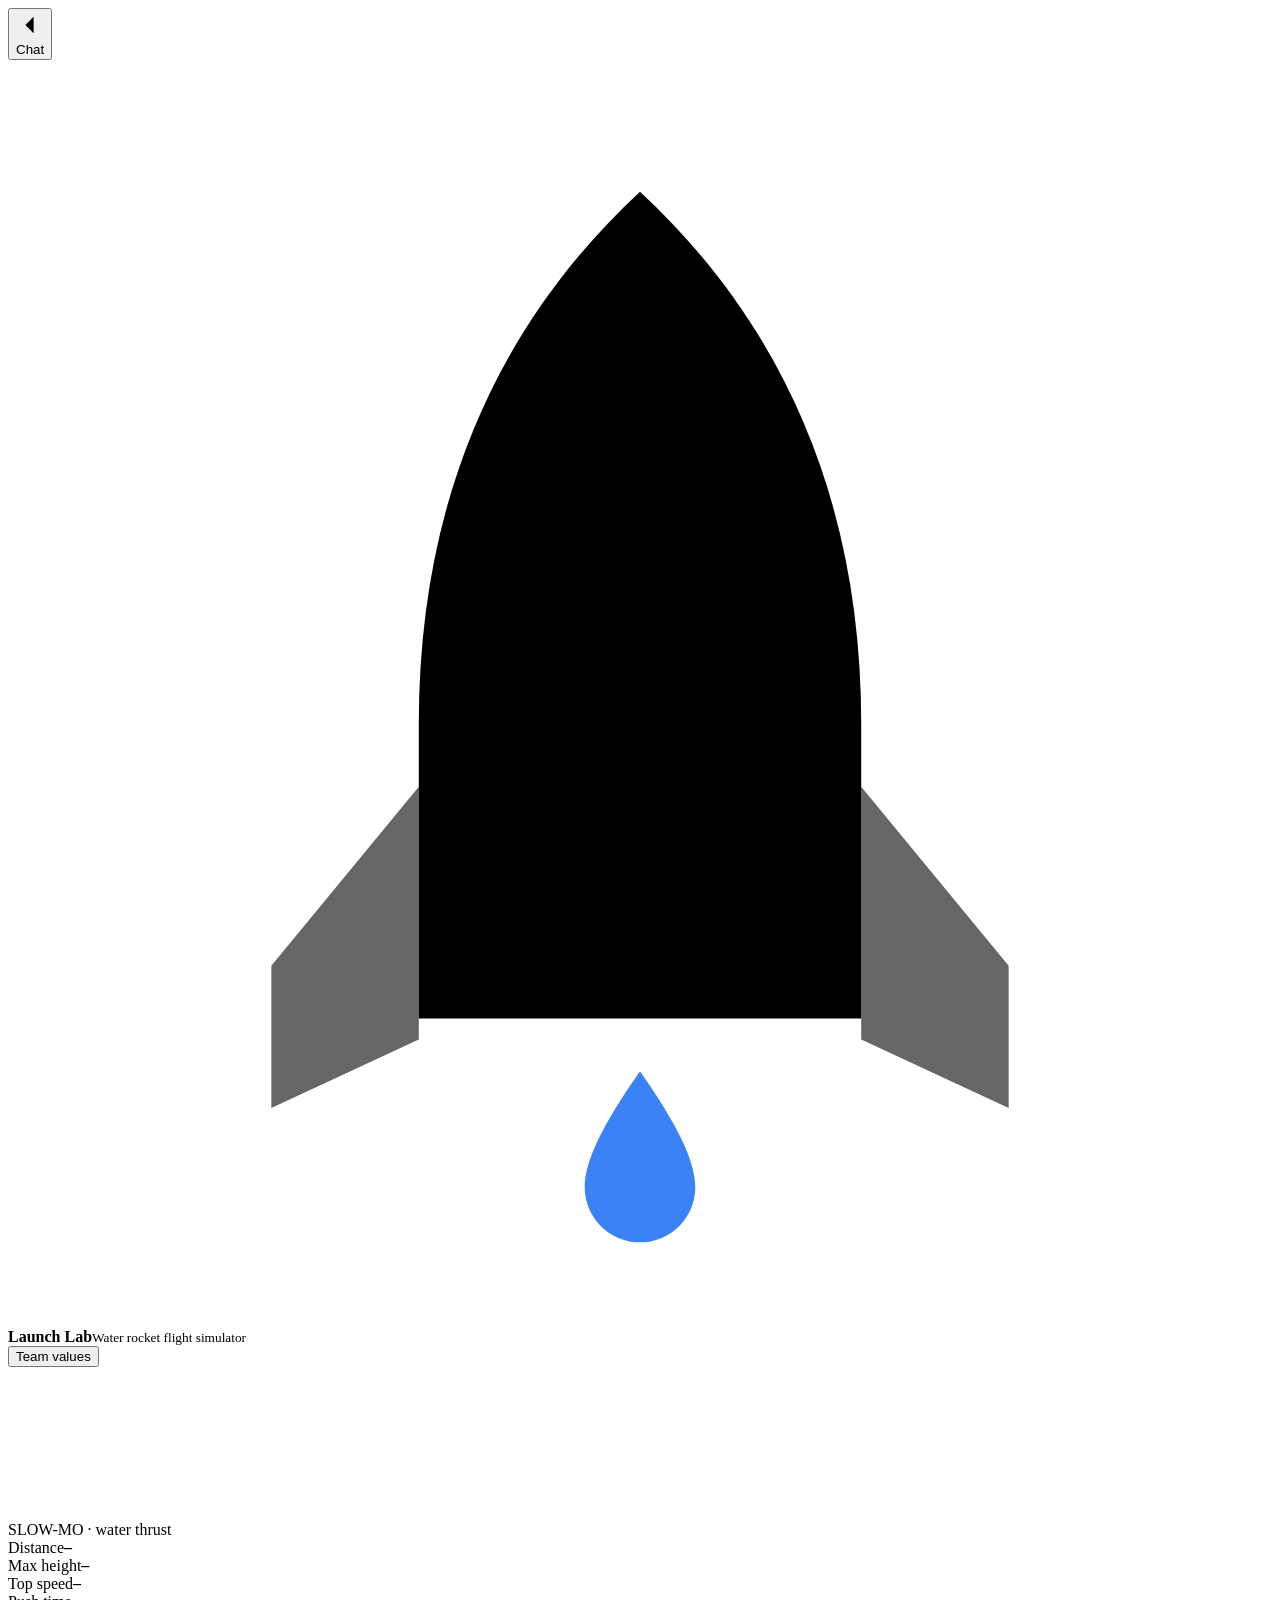
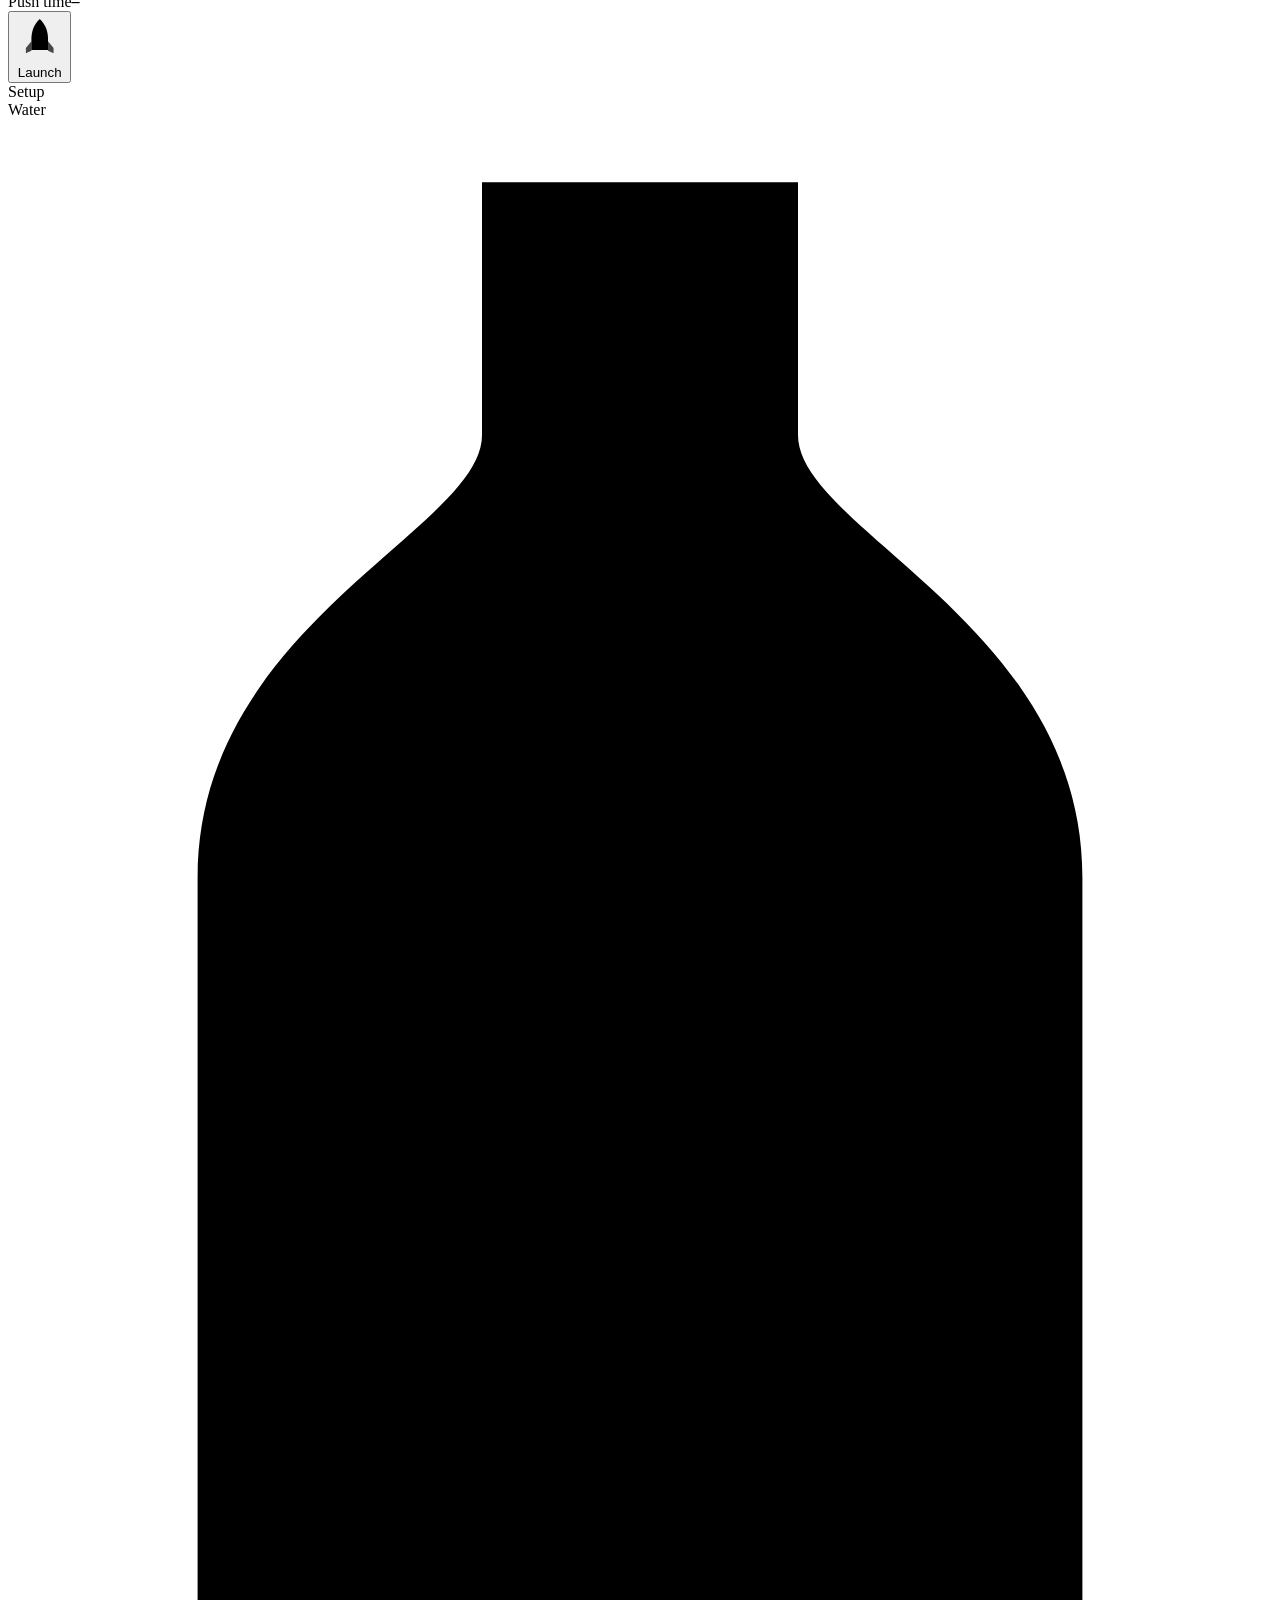
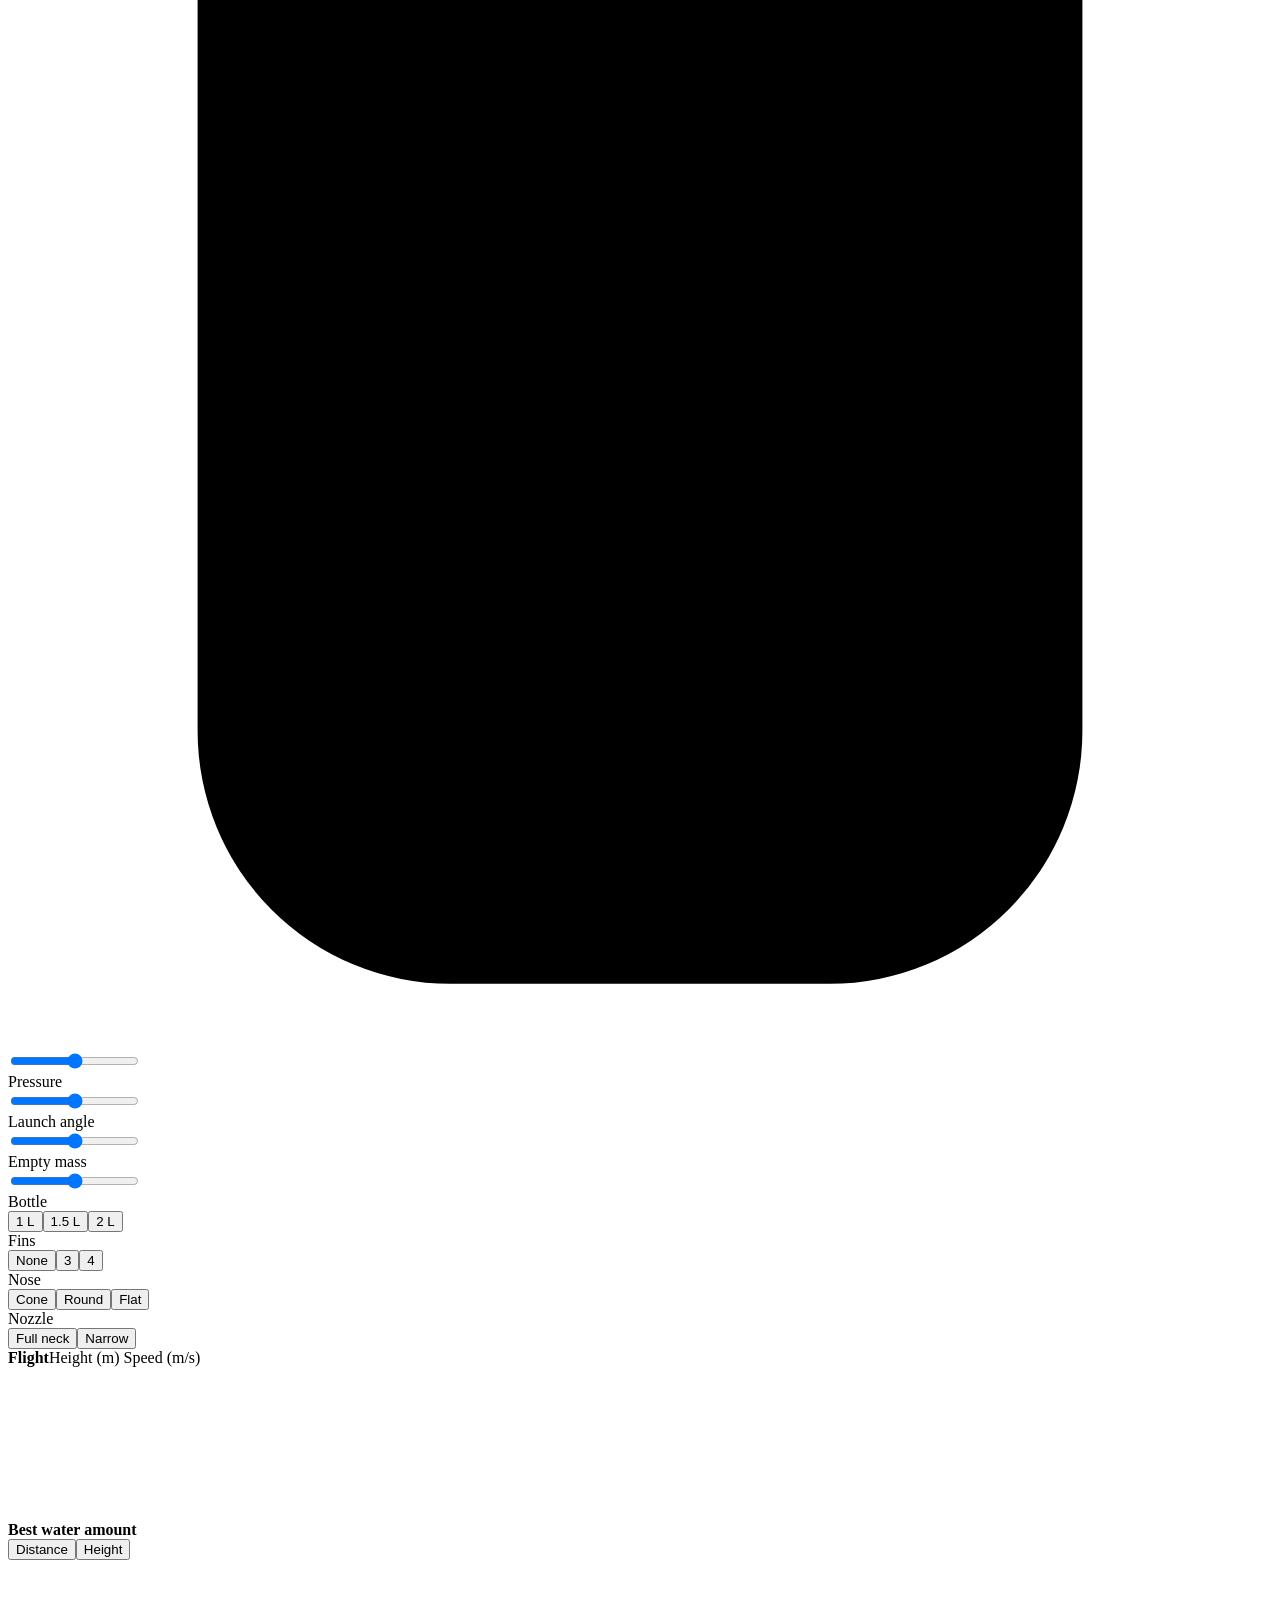
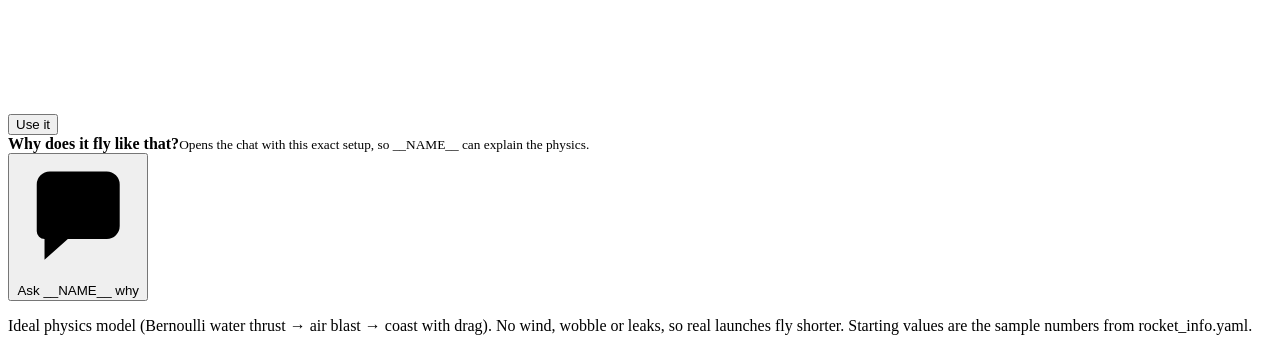
==== lab_component/index.html @ 5e245f70 "Launch Lab: lab_component/index.html" ====
<!doctype html>
<html lang="en"><head><meta charset="utf-8">
<meta name="viewport" content="width=device-width, initial-scale=1">
<link rel="preconnect" href="https://fonts.googleapis.com">
<link href="https://fonts.googleapis.com/css2?family=Inter:wght@400;500;600;700;800&display=swap" rel="stylesheet">
<link rel="stylesheet" href="lab.css?v=4">
</head>
<body>
<!-- AquaFalcon Launch Lab: an interactive water-rocket flight simulator (Streamlit custom component, no build step).
     physics.js = the flight model (same maths as launchlab.py), lab.js = drawing + controls. -->
<div class="lab" id="lab">
  <header class="top">
    <button class="back" id="back" type="button" aria-label="Back to the chat">
      <svg viewBox="0 0 24 24"><path d="M15 5l-7 7 7 7" /></svg><span>Chat</span></button>
    <div class="ttl">
      <svg class="drop" viewBox="0 0 24 24" aria-hidden="true"><path d="M12 2.5c2.8 2.6 4.2 6 4.2 10.1v5.6H7.8v-5.6C7.8 8.5 9.2 5.1 12 2.5z"/><path d="M7.8 13.8L5 17.2v2.7l2.8-1.3zM16.2 13.8l2.8 3.4v2.7l-2.8-1.3z" opacity=".6"/><path d="M12 19.2c.7 1 1.05 1.7 1.05 2.2a1.05 1.05 0 0 1-2.1 0c0-.5.35-1.2 1.05-2.2z" fill="#3b82f6"/></svg>
      <div><b>Launch Lab</b><small id="sub">Water rocket flight simulator</small></div>
    </div>
    <button class="ghost" id="reset" type="button" title="Back to the values in rocket_info.yaml">Team values</button>
  </header>

  <div class="grid">
    <section class="stage card">
      <div class="canvas-wrap"><canvas id="sky" aria-label="Animated rocket flight"></canvas>
        <div class="badge" id="slowmo">SLOW-MO · water thrust</div>
        <div class="badge warn" id="warn"></div>
      </div>
      <div class="stats">
        <div class="stat"><span>Distance</span><b id="s-range">–</b></div>
        <div class="stat"><span>Max height</span><b id="s-apo">–</b></div>
        <div class="stat"><span>Top speed</span><b id="s-spd">–</b></div>
        <div class="stat"><span>Push time</span><b id="s-push">–</b></div>
      </div>
      <div class="go-row">
        <button class="go" id="go" type="button">
          <svg viewBox="0 0 24 24"><path d="M12 2.5c2.8 2.6 4.2 6 4.2 10.1v5.6H7.8v-5.6C7.8 8.5 9.2 5.1 12 2.5z"/><path d="M7.8 13.8L5 17.2v2.7l2.8-1.3zM16.2 13.8l2.8 3.4v2.7l-2.8-1.3z" opacity=".7"/></svg>
          <span id="go-label">Launch</span></button>
        <div class="chip-stab" id="stab"></div>
      </div>
    </section>

    <section class="panel card">
      <div class="panel-h">Setup</div>
      <div class="ctl">
        <div class="ctl-h"><label for="fill">Water</label><output id="o-fill"></output></div>
        <div class="fill-row"><svg class="bottle" viewBox="0 0 40 80" aria-hidden="true">
            <defs><clipPath id="bclip"><path d="M15 2h10v8c0 3 9 6 9 14v46a8 8 0 0 1-8 8H14a8 8 0 0 1-8-8V24c0-8 9-11 9-14z"/></clipPath>
            <linearGradient id="wgrad" x1="0" x2="0" y1="0" y2="1"><stop offset="0" stop-color="#93c5fd"/><stop offset="1" stop-color="#3b82f6"/></linearGradient></defs>
            <rect id="bwater" x="0" y="80" width="40" height="0" fill="url(#wgrad)" clip-path="url(#bclip)"/>
            <path class="bline" d="M15 2h10v8c0 3 9 6 9 14v46a8 8 0 0 1-8 8H14a8 8 0 0 1-8-8V24c0-8 9-11 9-14z"/></svg>
          <input type="range" id="fill" min="0" max="80" step="1"></div>
      </div>
      <div class="ctl">
        <div class="ctl-h"><label for="psi">Pressure</label><output id="o-psi"></output></div>
        <input type="range" id="psi" min="0" max="100" step="1">
      </div>
      <div class="ctl">
        <div class="ctl-h"><label for="angle">Launch angle</label><output id="o-angle"></output></div>
        <input type="range" id="angle" min="15" max="90" step="1">
      </div>
      <div class="ctl">
        <div class="ctl-h"><label for="dry">Empty mass</label><output id="o-dry"></output></div>
        <input type="range" id="dry" min="50" max="300" step="5">
      </div>
      <div class="seg-grid">
        <div class="seg-wrap"><span>Bottle</span><div class="seg" data-k="bottle_l">
          <button data-v="1">1 L</button><button data-v="1.5">1.5 L</button><button data-v="2">2 L</button></div></div>
        <div class="seg-wrap"><span>Fins</span><div class="seg" data-k="fins">
          <button data-v="0">None</button><button data-v="3">3</button><button data-v="4">4</button></div></div>
        <div class="seg-wrap"><span>Nose</span><div class="seg" data-k="nose">
          <button data-v="cone">Cone</button><button data-v="ogive">Round</button><button data-v="flat">Flat</button></div></div>
        <div class="seg-wrap"><span>Nozzle</span><div class="seg" data-k="nozzle_mm">
          <button data-v="21.5">Full neck</button><button data-v="9">Narrow</button></div></div>
      </div>
    </section>

    <section class="charts card">
      <div class="chart-box">
        <div class="chart-h"><b>Flight</b><span class="leg"><i class="c1"></i>Height (m) <i class="c2"></i>Speed (m/s)</span></div>
        <canvas id="ch-flight" aria-label="Height and speed over time"></canvas>
      </div>
      <div class="chart-box">
        <div class="chart-h"><b>Best water amount</b>
          <div class="seg mini" data-k="goal"><button data-v="range">Distance</button><button data-v="height">Height</button></div></div>
        <canvas id="ch-sweep" aria-label="Distance for every water amount"></canvas>
        <div class="sweep-foot"><span id="sweep-txt"></span><button class="ghost sm" id="use-best" type="button">Use it</button></div>
      </div>
    </section>

    <section class="ask card">
      <div><b>Why does it fly like that?</b><small>Opens the chat with this exact setup, so __NAME__ can explain the physics.</small></div>
      <button class="askb" id="ask" type="button">
        <svg viewBox="0 0 24 24"><path d="M4 5.5A2.5 2.5 0 0 1 6.5 3h11A2.5 2.5 0 0 1 20 5.5v8a2.5 2.5 0 0 1-2.5 2.5H10l-4.5 4v-4h0A1.5 1.5 0 0 1 4 14.5z"/></svg>
        <span id="ask-label">Ask __NAME__ why</span></button>
    </section>
  </div>
  <p class="note" id="note">Ideal physics model (Bernoulli water thrust → air blast → coast with drag). No wind, wobble or leaks, so real launches fly shorter. Starting values are the sample numbers from rocket_info.yaml.</p>
</div>
<script src="physics.js?v=1"></script>
<script src="lab.js?v=4"></script>
</body></html>
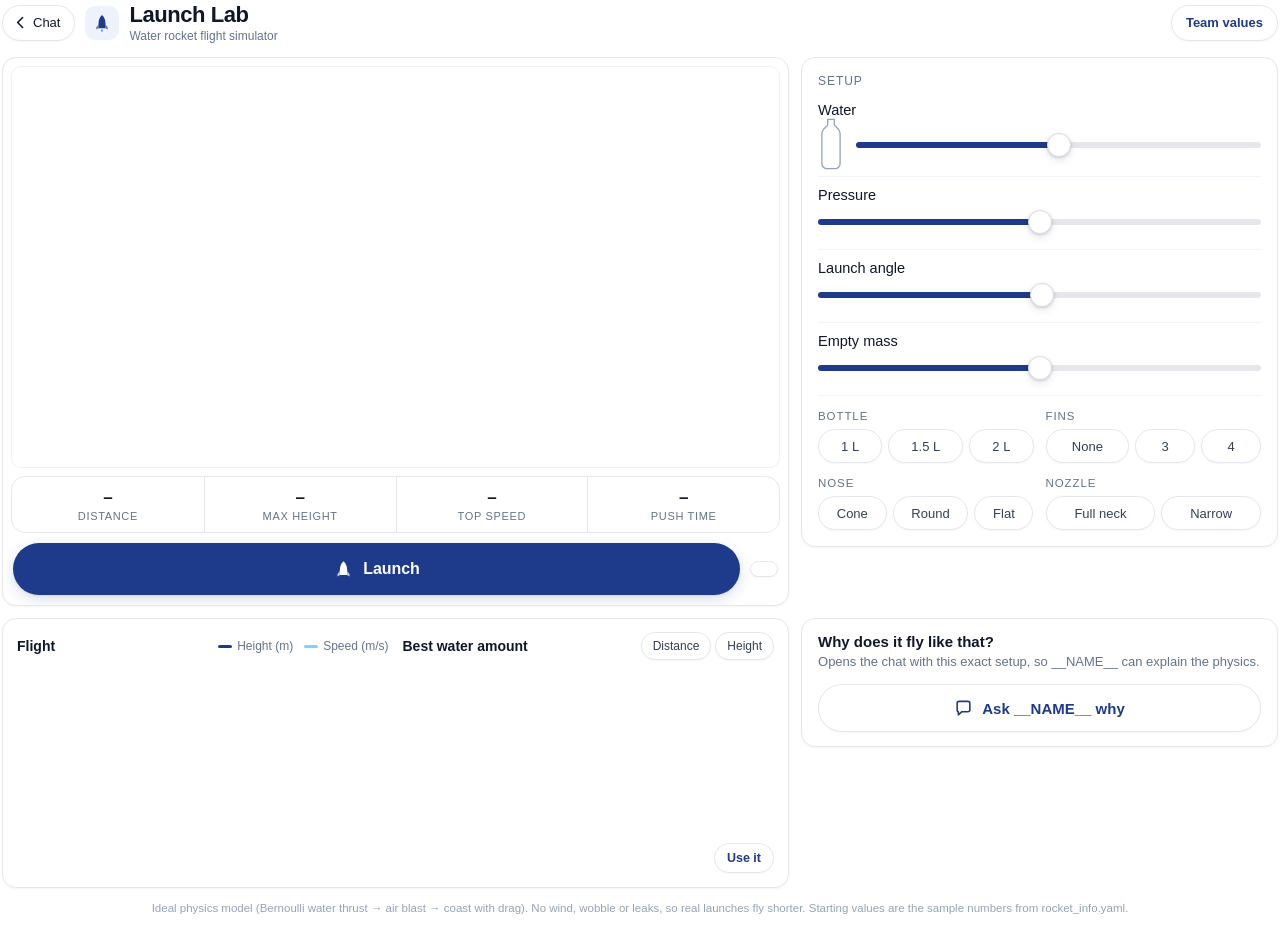
==== commit 8e1907a6: "Launch Lab smooth transition: lab_component/index.html" ====
--- a/lab_component/index.html
+++ b/lab_component/index.html
@@ -3,9 +3,11 @@
 <meta name="viewport" content="width=device-width, initial-scale=1">
 <link rel="preconnect" href="https://fonts.googleapis.com">
 <link href="https://fonts.googleapis.com/css2?family=Inter:wght@400;500;600;700;800&display=swap" rel="stylesheet">
-<link rel="stylesheet" href="lab.css?v=4">
+<link rel="stylesheet" href="lab.css?v=5">
 </head>
 <body>
+<div id="boot" style="position:fixed;inset:0;z-index:50;background:#fff;display:flex;flex-direction:column;align-items:center;justify-content:center;gap:12px;font:600 14px Inter,system-ui,sans-serif;color:#64748b;transition:opacity .3s ease">
+  <img src="data:image/svg+xml,%3Csvg xmlns='http://www.w3.org/2000/svg' viewBox='0 0 40 40'%3E%3Ccircle cx='20' cy='20' r='16' fill='none' stroke='%23e5e7eb' stroke-width='4'/%3E%3Cpath d='M20 4a16 16 0 0 1 16 16' fill='none' stroke='%231e3a8a' stroke-width='4' stroke-linecap='round'%3E%3CanimateTransform attributeName='transform' type='rotate' from='0 20 20' to='360 20 20' dur='.8s' repeatCount='indefinite'/%3E%3C/path%3E%3C/svg%3E" width="38" height="38" alt=""><span>Loading Launch Lab…</span></div>
 <!-- AquaFalcon Launch Lab: an interactive water-rocket flight simulator (Streamlit custom component, no build step).
      physics.js = the flight model (same maths as launchlab.py), lab.js = drawing + controls. -->
 <div class="lab" id="lab">
@@ -97,5 +99,5 @@
   <p class="note" id="note">Ideal physics model (Bernoulli water thrust → air blast → coast with drag). No wind, wobble or leaks, so real launches fly shorter. Starting values are the sample numbers from rocket_info.yaml.</p>
 </div>
 <script src="physics.js?v=1"></script>
-<script src="lab.js?v=4"></script>
+<script src="lab.js?v=5"></script>
 </body></html>
--- a/lab_component/lab.css
+++ b/lab_component/lab.css
@@ -0,0 +1,131 @@
+:root {
+  /* the chat page's own values (app.py STYLE block + .streamlit/config.toml) */
+  --accent: #1e3a8a; --accent-soft: #eef2fb; --ink: #0f172a; --muted: #64748b; --line: #e5e7eb;
+  --soft: #f8fafc; --chip-ink: #334155; --water: #3b82f6; --water2: #7dd3fc; --good: #16a34a; --warn: #b45309;
+}
+* { box-sizing: border-box; -webkit-tap-highlight-color: transparent; }
+html, body { margin: 0; padding: 0; background: #ffffff; color: var(--ink);
+  font-family: 'Inter', -apple-system, BlinkMacSystemFont, 'Segoe UI', sans-serif; -webkit-font-smoothing: antialiased; }
+button { font-family: inherit; cursor: pointer; }
+.lab { padding: 2px 2px 8px; }
+
+/* page header (under the app's top bar): back pill · title · team-values pill */
+.top { display: flex; align-items: center; gap: 10px; margin: 0 0 14px; }
+.back, .ghost { display: inline-flex; align-items: center; gap: 4px; height: 36px; border-radius: 999px;
+  border: 1px solid var(--line); background: #fff; color: var(--ink); font-size: 13px; font-weight: 500;
+  white-space: nowrap; box-shadow: 0 1px 2px rgba(15,23,42,.04); transition: all .15s ease; }
+.back { padding: 0 14px 0 9px; }
+.back svg { width: 17px; height: 17px; fill: none; stroke: currentColor; stroke-width: 2.2; stroke-linecap: round; stroke-linejoin: round; }
+.ghost { padding: 0 14px; color: var(--accent); font-weight: 600; }
+.back:hover, .ghost:hover:not(:disabled) { border-color: #c7d2fe; background: var(--accent-soft); color: var(--accent); }
+.ghost:disabled { color: var(--muted); cursor: default; }
+.ghost.sm { height: 30px; padding: 0 12px; font-size: 12.5px; }
+.ttl { flex: 1; display: flex; align-items: center; gap: 10px; min-width: 0; }
+.ttl .drop { width: 34px; height: 34px; flex: none; border-radius: 10px; background: var(--accent-soft); padding: 7px; fill: var(--accent); }
+.ttl b { display: block; font-size: 19px; font-weight: 700; letter-spacing: -.02em; line-height: 1.15; color: var(--ink); }
+.ttl small { display: block; font-size: 12px; color: var(--muted); margin-top: 2px; white-space: nowrap; overflow: hidden; text-overflow: ellipsis; }
+
+/* layout: phone = one column; desktop = stage + panel side by side */
+.grid { display: grid; grid-template-columns: 1fr; gap: 12px; }
+.card { background: #fff; border: 1px solid var(--line); border-radius: 14px; box-shadow: 0 1px 2px rgba(15,23,42,.04); }
+@media (min-width: 860px) {
+  .grid { grid-template-columns: minmax(0, 1.65fr) minmax(300px, 1fr); grid-template-areas: "stage panel" "charts ask"; align-items: start; }
+  .stage { grid-area: stage; } .panel { grid-area: panel; } .charts { grid-area: charts; } .ask { grid-area: ask; }
+  .ttl b { font-size: 22px; }
+}
+
+/* stage */
+.stage { padding: 8px; overflow: hidden; }
+.canvas-wrap { position: relative; border-radius: 10px; overflow: hidden; border: 1px solid #eef1f5; }
+#sky { display: block; width: 100%; height: 300px; touch-action: manipulation; }
+@media (min-width: 860px) { #sky { height: 400px; } }
+.badge { position: absolute; top: 10px; right: 10px; padding: 5px 11px; border-radius: 999px; font-size: 11px; font-weight: 600;
+  letter-spacing: .08em; text-transform: uppercase; color: #fff; background: var(--accent);
+  box-shadow: 0 4px 14px rgba(30,58,138,.18); opacity: 0; transform: translateY(-4px); transition: all .25s ease; pointer-events: none; }
+.badge.on { opacity: 1; transform: none; }
+.badge.warn { top: auto; bottom: 46px; left: 10px; right: auto; background: #fffbeb; color: var(--warn); border: 1px solid #fde68a;
+  letter-spacing: .01em; text-transform: none; font-weight: 500; font-size: 12px; box-shadow: 0 1px 2px rgba(15,23,42,.05); }
+/* stat strip = the chat page's spec strip (46 cm · 500 mL · 60 psi · 22.5 m) */
+.stats { display: grid; grid-template-columns: repeat(4, 1fr); margin: 8px 0 0; border: 1px solid var(--line); border-radius: 14px; overflow: hidden; }
+.stat { display: flex; flex-direction: column-reverse; align-items: center; text-align: center; padding: 11px 6px 10px; min-width: 0;
+  border-left: 1px solid var(--line); }
+.stat:first-child { border-left: none; }
+.stat span { display: block; font-size: 11px; color: var(--muted); text-transform: uppercase; letter-spacing: .06em; font-weight: 500;
+  white-space: nowrap; overflow: hidden; text-overflow: ellipsis; max-width: 100%; margin-top: 2px; }
+.stat b { display: block; font-size: 17px; font-weight: 600; letter-spacing: -.01em; color: var(--ink); font-variant-numeric: tabular-nums; white-space: nowrap; }
+.stat b small { font-size: 12px; font-weight: 500; color: var(--muted); margin-left: 2px; }
+@media (max-width: 420px) { .stats { grid-template-columns: repeat(2, 1fr); }
+  .stat:nth-child(3) { border-left: none; } .stat:nth-child(n+3) { border-top: 1px solid var(--line); } .stat b { font-size: 18px; } }
+.go-row { display: flex; align-items: center; gap: 10px; margin: 10px 2px 2px; }
+.go { flex: 1; height: 52px; border: 0; border-radius: 999px; display: inline-flex; align-items: center; justify-content: center; gap: 9px;
+  color: #fff; font-size: 16px; font-weight: 600; letter-spacing: -.005em; background: var(--accent);
+  box-shadow: 0 1px 2px rgba(15,23,42,.08), 0 4px 14px rgba(30,58,138,.16); transition: transform .12s ease, background .2s; }
+.go svg { width: 21px; height: 21px; fill: #fff; }
+.go:hover { background: #1b347c; }
+.go:active { transform: scale(.98); }
+.go.flying { background: #64748b; box-shadow: none; }
+.chip-stab { flex: none; font-size: 13px; font-weight: 500; padding: 7px 13px; border-radius: 999px; white-space: nowrap;
+  background: #fff; border: 1px solid var(--line); box-shadow: 0 1px 2px rgba(15,23,42,.04); }
+.chip-stab.ok { color: var(--good); border-color: #bbf7d0; background: #f0fdf4; }
+.chip-stab.bad { color: var(--warn); border-color: #fde68a; background: #fffbeb; }
+
+/* controls */
+.panel { padding: 14px 16px 16px; }
+.panel-h, .seg-wrap > span { font-size: 12px; font-weight: 500; color: var(--muted); text-transform: uppercase; letter-spacing: .08em; }
+.panel-h { margin: 2px 0 4px; }
+.ctl { padding: 10px 0 6px; border-bottom: 1px solid #f1f5f9; }
+.ctl-h { display: flex; justify-content: space-between; align-items: baseline; gap: 8px; }
+.ctl-h label { font-size: 14.5px; font-weight: 500; color: var(--ink); }
+.ctl-h output { font-size: 15px; font-weight: 600; color: var(--accent); font-variant-numeric: tabular-nums; white-space: nowrap; }
+.ctl-h output small { color: var(--muted); font-weight: 500; font-size: 12.5px; }
+.fill-row { display: flex; align-items: center; gap: 12px; }
+.bottle { width: 26px; height: 52px; flex: none; }
+.bottle .bline { fill: none; stroke: #94a3b8; stroke-width: 2; }
+#bwater { transition: y .15s ease, height .15s ease; }
+input[type=range] { -webkit-appearance: none; appearance: none; width: 100%; height: 34px; background: transparent; margin: 2px 0 0; }
+input[type=range]:focus { outline: none; }
+input[type=range]::-webkit-slider-runnable-track { height: 6px; border-radius: 99px;
+  background: linear-gradient(90deg, var(--accent) 0, var(--accent) var(--p, 50%), #e5e7eb var(--p, 50%)); }
+input[type=range]::-moz-range-track { height: 6px; border-radius: 99px; background: #e5e7eb; }
+input[type=range]::-moz-range-progress { height: 6px; border-radius: 99px; background: var(--accent); }
+input[type=range]::-webkit-slider-thumb { -webkit-appearance: none; width: 24px; height: 24px; margin-top: -9px; border-radius: 50%;
+  background: #fff; border: 1px solid #d9dde3; box-shadow: 0 1px 3px rgba(15,23,42,.18), 0 4px 10px rgba(15,23,42,.08); }
+input[type=range]::-moz-range-thumb { width: 22px; height: 22px; border-radius: 50%; background: #fff; border: 1px solid #d9dde3;
+  box-shadow: 0 1px 3px rgba(15,23,42,.18); }
+input[type=range]:focus-visible::-webkit-slider-thumb { box-shadow: 0 0 0 3px rgba(30,58,138,.18); }
+.seg-grid { display: grid; grid-template-columns: 1fr 1fr; gap: 14px 12px; margin-top: 14px; }
+.seg-wrap > span { display: block; margin-bottom: 7px; font-size: 11.5px; }
+/* option groups = the chat page's pill chips; the picked one gets the chip hover look */
+.seg { display: flex; flex-wrap: nowrap; gap: 6px; }
+.seg button { flex: 1 1 auto; min-width: 0; height: 34px; border: 1px solid var(--line); border-radius: 999px; background: #fff;
+  color: var(--chip-ink); font-size: 13px; font-weight: 500; white-space: nowrap; padding: 0 6px; overflow: hidden; text-overflow: ellipsis;
+  box-shadow: 0 1px 2px rgba(15,23,42,.04); transition: all .15s ease; }
+.seg button:hover { border-color: #c7d2fe; }
+.seg button.on { border-color: #c7d2fe; background: var(--accent-soft); color: var(--accent); font-weight: 600; }
+.seg.mini { flex-wrap: nowrap; gap: 4px; }
+@media (max-width: 420px) { .seg { gap: 4px; } .seg button { padding: 0 3px; font-size: 12.5px; text-overflow: clip; } }
+.seg.mini button { height: 28px; font-size: 12px; padding: 0 11px; flex: none; overflow: visible; }
+
+/* charts */
+.charts { padding: 12px 14px 14px; display: grid; grid-template-columns: 1fr; gap: 14px; }
+@media (min-width: 620px) { .charts { grid-template-columns: 1fr 1fr; } }
+.chart-h { display: flex; align-items: center; justify-content: space-between; gap: 8px; margin-bottom: 6px; min-height: 30px; }
+.chart-h b { font-size: 14px; font-weight: 600; color: var(--ink); }
+.leg { font-size: 12px; color: var(--muted); display: inline-flex; align-items: center; gap: 5px; }
+.leg i { display: inline-block; width: 14px; height: 3px; border-radius: 2px; margin-left: 6px; }
+.leg i.c1 { background: var(--accent); } .leg i.c2 { background: var(--water2); height: 3px; }
+.chart-box canvas { display: block; width: 100%; height: 170px; }
+.sweep-foot { display: flex; align-items: center; justify-content: space-between; gap: 8px; margin-top: 6px; font-size: 13px; color: var(--muted); min-height: 30px; }
+.sweep-foot b { color: var(--accent); font-weight: 600; }
+
+/* ask */
+.ask { padding: 14px 16px; display: flex; flex-direction: column; gap: 12px; }
+.ask b { font-size: 15px; font-weight: 600; display: block; color: var(--ink); }
+.ask small { display: block; font-size: 13px; color: var(--muted); margin-top: 3px; line-height: 1.45; }
+.askb { height: 48px; border-radius: 999px; border: 1px solid var(--line); background: #fff; color: var(--accent);
+  font-size: 15px; font-weight: 600; display: inline-flex; align-items: center; justify-content: center; gap: 9px;
+  box-shadow: 0 1px 2px rgba(15,23,42,.04); transition: all .15s ease; }
+.askb svg { width: 19px; height: 19px; fill: none; stroke: var(--accent); stroke-width: 2; stroke-linejoin: round; }
+.askb:hover { border-color: #c7d2fe; background: var(--accent-soft); }
+.note { font-size: 11.5px; color: #94a3b8; line-height: 1.5; margin: 12px 4px 0; text-align: center; }
+button:focus-visible { outline: 2px solid #2563eb; outline-offset: 2px; }
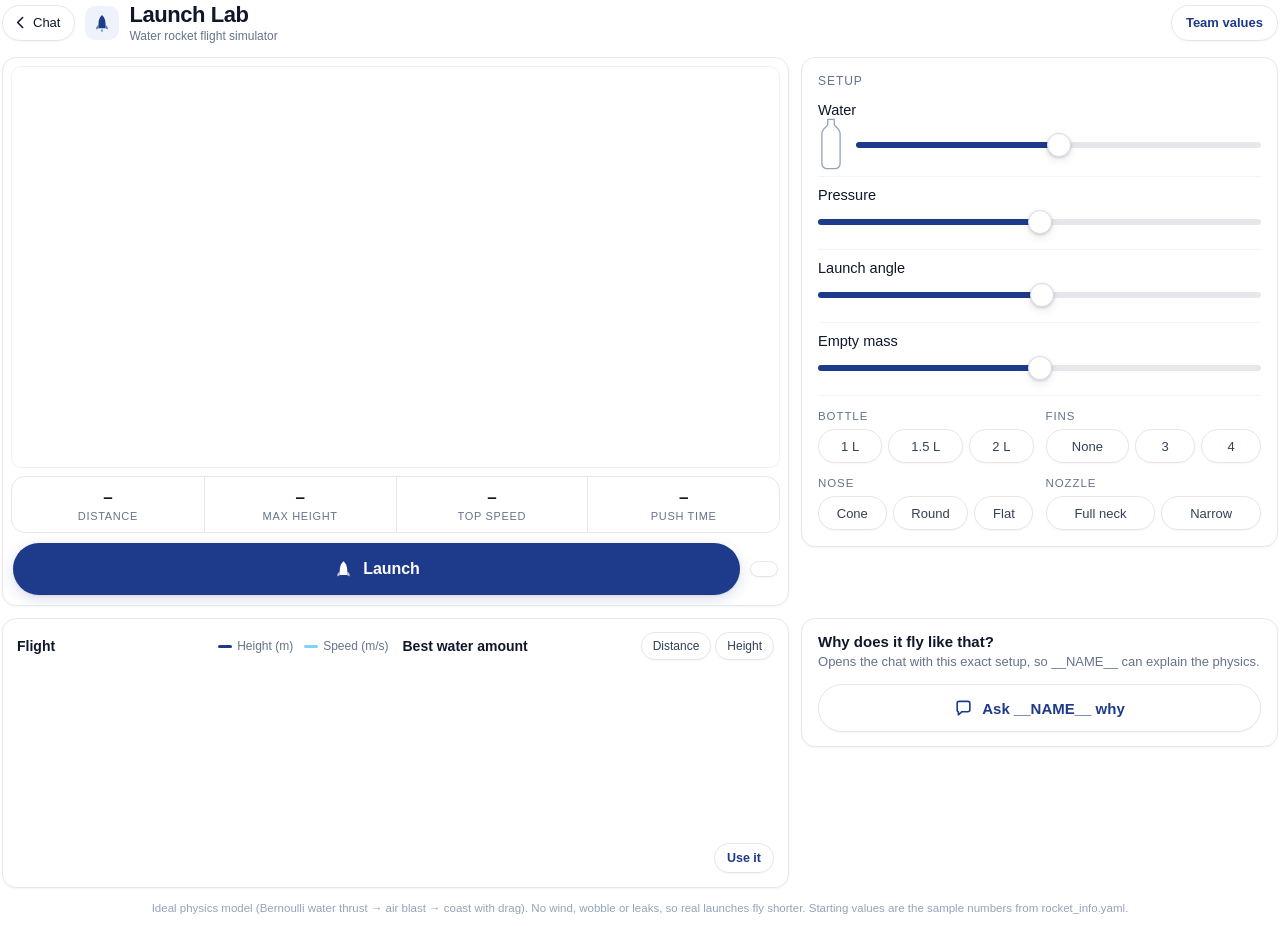
==== commit 16d64100: "Motion polish: lab_component/index.html" ====
--- a/lab_component/index.html
+++ b/lab_component/index.html
@@ -3,11 +3,20 @@
 <meta name="viewport" content="width=device-width, initial-scale=1">
 <link rel="preconnect" href="https://fonts.googleapis.com">
 <link href="https://fonts.googleapis.com/css2?family=Inter:wght@400;500;600;700;800&display=swap" rel="stylesheet">
-<link rel="stylesheet" href="lab.css?v=5">
+<link rel="stylesheet" href="lab.css?v=6">
 </head>
 <body>
-<div id="boot" style="position:fixed;inset:0;z-index:50;background:#fff;display:flex;flex-direction:column;align-items:center;justify-content:center;gap:12px;font:600 14px Inter,system-ui,sans-serif;color:#64748b;transition:opacity .3s ease">
-  <img src="data:image/svg+xml,%3Csvg xmlns='http://www.w3.org/2000/svg' viewBox='0 0 40 40'%3E%3Ccircle cx='20' cy='20' r='16' fill='none' stroke='%23e5e7eb' stroke-width='4'/%3E%3Cpath d='M20 4a16 16 0 0 1 16 16' fill='none' stroke='%231e3a8a' stroke-width='4' stroke-linecap='round'%3E%3CanimateTransform attributeName='transform' type='rotate' from='0 20 20' to='360 20 20' dur='.8s' repeatCount='indefinite'/%3E%3C/path%3E%3C/svg%3E" width="38" height="38" alt=""><span>Loading Launch Lab…</span></div>
+<!-- skeleton (soft pulsing outlines in the Lab's own layout) until the Lab has drawn its first frame -->
+<div id="boot" class="skel-page" role="status" aria-label="Loading Launch Lab">
+  <div class="sk-top"><i class="sk pill"></i><i class="sk ttl-sk"></i><i class="sk pill wide"></i></div>
+  <div class="sk-grid">
+    <div class="sk-card sk-stage"><i class="sk sky"></i>
+      <div class="sk-stats"><i class="sk"></i><i class="sk"></i><i class="sk"></i><i class="sk"></i></div>
+      <i class="sk go-sk"></i></div>
+    <div class="sk-card sk-panel"><i class="sk line s"></i><i class="sk line"></i><i class="sk line"></i><i class="sk line"></i><i class="sk line"></i>
+      <i class="sk line m"></i></div>
+  </div>
+</div>
 <!-- AquaFalcon Launch Lab: an interactive water-rocket flight simulator (Streamlit custom component, no build step).
      physics.js = the flight model (same maths as launchlab.py), lab.js = drawing + controls. -->
 <div class="lab" id="lab">
@@ -23,9 +32,11 @@
 
   <div class="grid">
     <section class="stage card">
+      <canvas id="confetti" aria-hidden="true"></canvas>
       <div class="canvas-wrap"><canvas id="sky" aria-label="Animated rocket flight"></canvas>
         <div class="badge" id="slowmo">SLOW-MO · water thrust</div>
         <div class="badge warn" id="warn"></div>
+        <div class="badge best" id="best" aria-live="polite"></div>
       </div>
       <div class="stats">
         <div class="stat"><span>Distance</span><b id="s-range">–</b></div>
@@ -99,5 +110,5 @@
   <p class="note" id="note">Ideal physics model (Bernoulli water thrust → air blast → coast with drag). No wind, wobble or leaks, so real launches fly shorter. Starting values are the sample numbers from rocket_info.yaml.</p>
 </div>
 <script src="physics.js?v=1"></script>
-<script src="lab.js?v=5"></script>
+<script src="lab.js?v=6"></script>
 </body></html>
--- a/lab_component/lab.css
+++ b/lab_component/lab.css
@@ -2,9 +2,10 @@
   /* the chat page's own values (app.py STYLE block + .streamlit/config.toml) */
   --accent: #1e3a8a; --accent-soft: #eef2fb; --ink: #0f172a; --muted: #64748b; --line: #e5e7eb;
   --soft: #f8fafc; --chip-ink: #334155; --water: #3b82f6; --water2: #7dd3fc; --good: #16a34a; --warn: #b45309;
+  --ease: cubic-bezier(.2,.7,.2,1);   /* motion: one easing for everything, ~0.2 s */
 }
 * { box-sizing: border-box; -webkit-tap-highlight-color: transparent; }
-html, body { margin: 0; padding: 0; background: #ffffff; color: var(--ink);
+html, body { margin: 0; padding: 0; background: transparent; color: var(--ink);   /* transparent: the page's slow water-light background shows around the cards */
   font-family: 'Inter', -apple-system, BlinkMacSystemFont, 'Segoe UI', sans-serif; -webkit-font-smoothing: antialiased; }
 button { font-family: inherit; cursor: pointer; }
 .lab { padding: 2px 2px 8px; }
@@ -13,7 +14,7 @@
 .top { display: flex; align-items: center; gap: 10px; margin: 0 0 14px; }
 .back, .ghost { display: inline-flex; align-items: center; gap: 4px; height: 36px; border-radius: 999px;
   border: 1px solid var(--line); background: #fff; color: var(--ink); font-size: 13px; font-weight: 500;
-  white-space: nowrap; box-shadow: 0 1px 2px rgba(15,23,42,.04); transition: all .15s ease; }
+  white-space: nowrap; box-shadow: 0 1px 2px rgba(15,23,42,.04); transition: all .2s var(--ease), transform .12s var(--ease); }
 .back { padding: 0 14px 0 9px; }
 .back svg { width: 17px; height: 17px; fill: none; stroke: currentColor; stroke-width: 2.2; stroke-linecap: round; stroke-linejoin: round; }
 .ghost { padding: 0 14px; color: var(--accent); font-weight: 600; }
@@ -35,13 +36,13 @@
 }
 
 /* stage */
-.stage { padding: 8px; overflow: hidden; }
+.stage { padding: 8px; overflow: hidden; position: relative; }
 .canvas-wrap { position: relative; border-radius: 10px; overflow: hidden; border: 1px solid #eef1f5; }
 #sky { display: block; width: 100%; height: 300px; touch-action: manipulation; }
 @media (min-width: 860px) { #sky { height: 400px; } }
 .badge { position: absolute; top: 10px; right: 10px; padding: 5px 11px; border-radius: 999px; font-size: 11px; font-weight: 600;
   letter-spacing: .08em; text-transform: uppercase; color: #fff; background: var(--accent);
-  box-shadow: 0 4px 14px rgba(30,58,138,.18); opacity: 0; transform: translateY(-4px); transition: all .25s ease; pointer-events: none; }
+  box-shadow: 0 4px 14px rgba(30,58,138,.18); opacity: 0; transform: translateY(-4px); transition: all .2s var(--ease); pointer-events: none; }
 .badge.on { opacity: 1; transform: none; }
 .badge.warn { top: auto; bottom: 46px; left: 10px; right: auto; background: #fffbeb; color: var(--warn); border: 1px solid #fde68a;
   letter-spacing: .01em; text-transform: none; font-weight: 500; font-size: 12px; box-shadow: 0 1px 2px rgba(15,23,42,.05); }
@@ -59,10 +60,10 @@
 .go-row { display: flex; align-items: center; gap: 10px; margin: 10px 2px 2px; }
 .go { flex: 1; height: 52px; border: 0; border-radius: 999px; display: inline-flex; align-items: center; justify-content: center; gap: 9px;
   color: #fff; font-size: 16px; font-weight: 600; letter-spacing: -.005em; background: var(--accent);
-  box-shadow: 0 1px 2px rgba(15,23,42,.08), 0 4px 14px rgba(30,58,138,.16); transition: transform .12s ease, background .2s; }
+  box-shadow: 0 1px 2px rgba(15,23,42,.08), 0 4px 14px rgba(30,58,138,.16); transition: transform .12s var(--ease), background .2s ease, box-shadow .2s ease; }
 .go svg { width: 21px; height: 21px; fill: #fff; }
 .go:hover { background: #1b347c; }
-.go:active { transform: scale(.98); }
+.go:active { transform: scale(.97); }
 .go.flying { background: #64748b; box-shadow: none; }
 .chip-stab { flex: none; font-size: 13px; font-weight: 500; padding: 7px 13px; border-radius: 999px; white-space: nowrap;
   background: #fff; border: 1px solid var(--line); box-shadow: 0 1px 2px rgba(15,23,42,.04); }
@@ -99,7 +100,7 @@
 .seg { display: flex; flex-wrap: nowrap; gap: 6px; }
 .seg button { flex: 1 1 auto; min-width: 0; height: 34px; border: 1px solid var(--line); border-radius: 999px; background: #fff;
   color: var(--chip-ink); font-size: 13px; font-weight: 500; white-space: nowrap; padding: 0 6px; overflow: hidden; text-overflow: ellipsis;
-  box-shadow: 0 1px 2px rgba(15,23,42,.04); transition: all .15s ease; }
+  box-shadow: 0 1px 2px rgba(15,23,42,.04); transition: all .2s var(--ease), transform .12s var(--ease); }
 .seg button:hover { border-color: #c7d2fe; }
 .seg button.on { border-color: #c7d2fe; background: var(--accent-soft); color: var(--accent); font-weight: 600; }
 .seg.mini { flex-wrap: nowrap; gap: 4px; }
@@ -124,8 +125,58 @@
 .ask small { display: block; font-size: 13px; color: var(--muted); margin-top: 3px; line-height: 1.45; }
 .askb { height: 48px; border-radius: 999px; border: 1px solid var(--line); background: #fff; color: var(--accent);
   font-size: 15px; font-weight: 600; display: inline-flex; align-items: center; justify-content: center; gap: 9px;
-  box-shadow: 0 1px 2px rgba(15,23,42,.04); transition: all .15s ease; }
+  box-shadow: 0 1px 2px rgba(15,23,42,.04); transition: all .2s var(--ease), transform .12s var(--ease); }
 .askb svg { width: 19px; height: 19px; fill: none; stroke: var(--accent); stroke-width: 2; stroke-linejoin: round; }
 .askb:hover { border-color: #c7d2fe; background: var(--accent-soft); }
 .note { font-size: 11.5px; color: #94a3b8; line-height: 1.5; margin: 12px 4px 0; text-align: center; }
 button:focus-visible { outline: 2px solid #2563eb; outline-offset: 2px; }
+
+/* ---------------------------------------------------------------- motion (premium polish)
+   ~0.2 s everywhere, buttons press in, cards fade + slide in, skeleton while loading, one celebration
+   (confetti on a new best distance). All of it switches off under prefers-reduced-motion (bottom). */
+.back:active, .ghost:active:not(:disabled), .seg button:active, .askb:active { transform: scale(.97); }
+/* 36 px pills keep their look but get an invisible 44 px tap area (phone touch-target rule) */
+.back, .ghost { position: relative; }
+.back::after, .ghost::after { content: ""; position: absolute; inset: -4px -2px; }
+/* the Lab stays invisible under the skeleton until its first frame, then the cards fade + slide in */
+.lab { opacity: 0; }
+body.ready .lab { opacity: 1; transition: opacity .2s var(--ease); }
+body.ready .top, body.ready .card, body.ready .note { animation: af-in .2s var(--ease) both; }
+body.ready .panel { animation-delay: .04s; } body.ready .charts { animation-delay: .08s; } body.ready .ask { animation-delay: .1s; }
+@keyframes af-in { from { opacity: 0; transform: translateY(8px); } to { opacity: 1; transform: none; } }
+/* skeleton page */
+.skel-page { position: fixed; inset: 0; z-index: 50; padding: 2px 2px 8px; transition: opacity .2s var(--ease); pointer-events: none; }
+.sk { display: block; border-radius: 10px; background: linear-gradient(90deg, #e8edf4 0%, #f3f6fa 45%, #e8edf4 90%);
+  background-size: 220% 100%; animation: af-shimmer 1.2s linear infinite, af-pulse 1.2s ease-in-out infinite; }
+@keyframes af-shimmer { from { background-position: 120% 0; } to { background-position: -120% 0; } }
+@keyframes af-pulse { 0%, 100% { opacity: 1; } 50% { opacity: .6; } }
+.sk-top { display: flex; align-items: center; gap: 10px; margin: 0 0 14px; }
+.sk.pill { width: 78px; height: 36px; border-radius: 999px; } .sk.pill.wide { width: 112px; }
+.sk.ttl-sk { flex: 1; height: 34px; max-width: 220px; margin-right: auto; }
+.sk-grid { display: grid; grid-template-columns: 1fr; gap: 12px; }
+.sk-card { background: rgba(255,255,255,.75); border: 1px solid var(--line); border-radius: 14px; padding: 8px; }
+.sk.sky { height: 300px; }
+.sk-stats { display: grid; grid-template-columns: repeat(4, 1fr); gap: 8px; margin-top: 8px; }
+.sk-stats .sk { height: 52px; }
+.sk.go-sk { height: 52px; border-radius: 999px; margin: 10px 2px 2px; }
+.sk-panel { padding: 16px; display: flex; flex-direction: column; gap: 16px; }
+.sk.line { height: 30px; } .sk.line.s { width: 30%; height: 14px; } .sk.line.m { width: 70%; }
+@media (min-width: 860px) { .sk-grid { grid-template-columns: minmax(0, 1.65fr) minmax(300px, 1fr); align-items: start; } .sk.sky { height: 400px; } }
+@media (max-width: 420px) { .sk-stats { grid-template-columns: repeat(2, 1fr); } }
+/* "computing" skeleton on the best-water chart while it is being recalculated (only shows if it takes a moment) */
+.chart-box { position: relative; }
+.chart-box::after { content: ""; position: absolute; left: 0; right: 0; top: 36px; bottom: 36px; border-radius: 10px; pointer-events: none;
+  background: linear-gradient(90deg, rgba(232,237,244,0) 0%, rgba(232,237,244,.85) 45%, rgba(232,237,244,0) 90%);
+  background-size: 220% 100%; opacity: 0; transition: opacity .2s var(--ease); }
+.chart-box.loading::after { opacity: 1; transition-delay: .12s; animation: af-shimmer 1.2s linear infinite; }
+/* the one celebration: new best distance -> confetti in the app's water blues + a badge */
+#confetti { position: absolute; inset: 0; width: 100%; height: 100%; z-index: 6; pointer-events: none; display: none; }
+.badge.best { transform: translateY(-4px) scale(.96);   /* same corner as the slow-mo badge (that one is off after landing) */
+  background: linear-gradient(135deg, #1e3a8a, #2563eb 60%, #38bdf8); letter-spacing: .06em; white-space: nowrap; }
+.badge.best.on { transform: none; }
+.stat b.pop { animation: af-pop .2s var(--ease); }
+@keyframes af-pop { 0% { transform: scale(1); } 50% { transform: scale(1.06); color: var(--accent); } 100% { transform: scale(1); } }
+@media (prefers-reduced-motion: reduce) {
+  *, *::before, *::after { animation-duration: .001ms !important; animation-iteration-count: 1 !important;
+    animation-delay: 0s !important; transition-duration: .001ms !important; transition-delay: 0s !important; }
+}
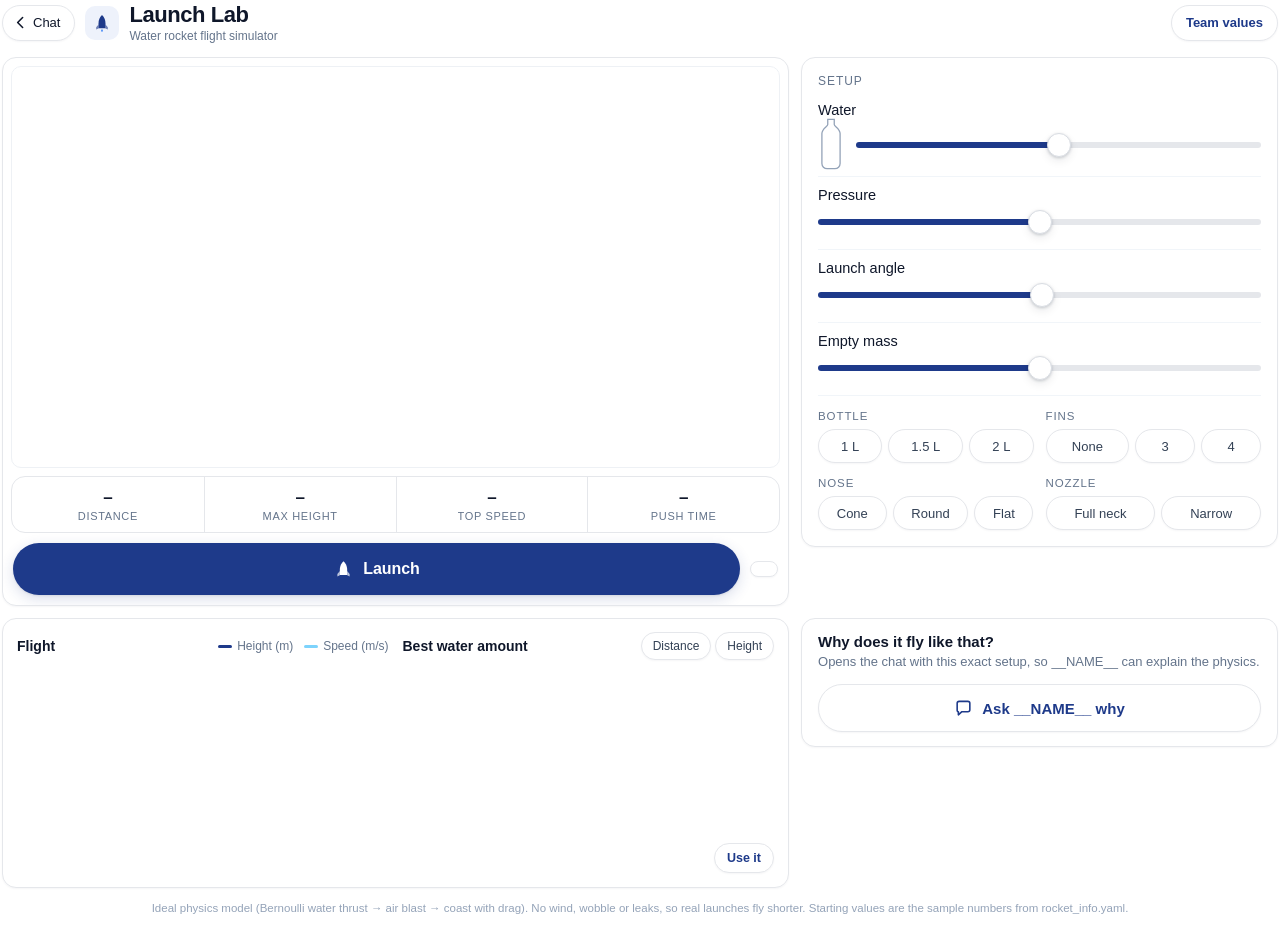
==== commit d8524939: "Motion polish: lab_component/index.html" ====
(no text change in the page or its own stylesheets)
